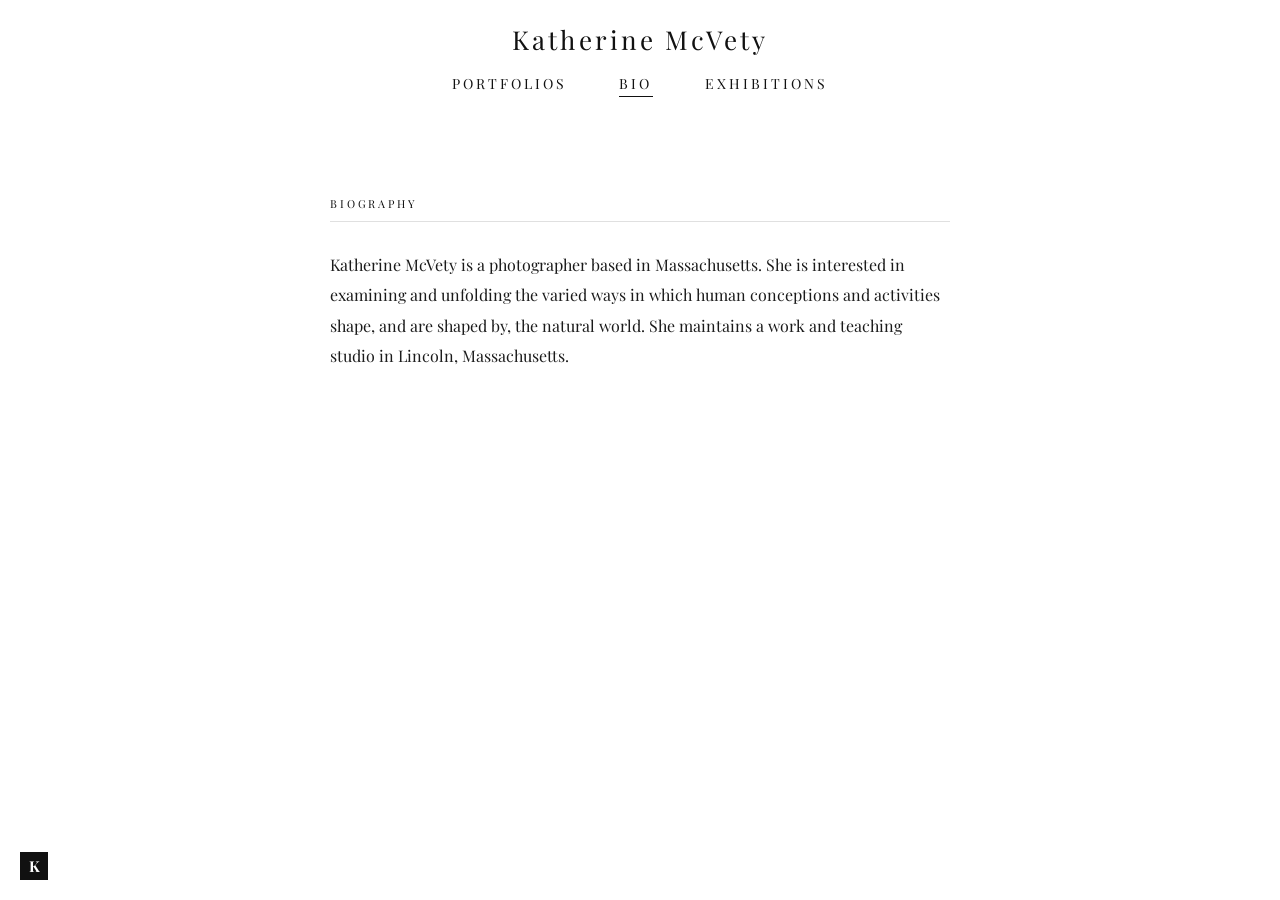
==== bio/index.html @ 4f01858c "Add files via upload" ====
<!DOCTYPE html>
<html lang="en">
<head>
  <meta charset="UTF-8" />
  <meta name="viewport" content="width=device-width, initial-scale=1.0" />
  <title>Bio — Katherine McVety</title>
  <link rel="preconnect" href="https://fonts.googleapis.com" />
  <link rel="preconnect" href="https://fonts.gstatic.com" crossorigin />
  <link href="https://fonts.googleapis.com/css2?family=Playfair+Display:wght@400;700&display=swap" rel="stylesheet" />
  <link rel="stylesheet" href="../css/style.css" />
  <link rel="icon" type="image/jpeg" href="../assets/favicon.jpg" />
</head>
<body class="page-body">

  <a href="/" class="logo" title="Katherine McVety"><span>K</span></a>

  <header class="site-header">
    <a href="/" class="site-title">Katherine McVety</a>
    <ul class="nav-links">
      <li><a href="/portfolios/">Portfolios</a></li>
      <li><a href="/bio/" class="active">Bio</a></li>
      <li><a href="../exhibitions.pdf" target="_blank">Exhibitions</a></li>
    </ul>
  </header>

  <main class="portfolios-page page-content">
    <article class="bio-page">
      <h2>Biography</h2>
      <p>
        Katherine McVety is a photographer based in Massachusetts. She is interested in examining and unfolding the varied ways in which human conceptions and activities shape, and are shaped by, the natural world. She maintains a work and teaching studio in Lincoln, Massachusetts.
    </article>
  </main>

  <script src="../js/main.js"></script>
</body>
</html>
---- css/style.css ----
/* Katherine McVety — stylesheet */

/* base */

*, *::before, *::after {
  box-sizing: border-box;
  margin: 0;
  padding: 0;
}

html {
  font-size: 125%;
  height: 100%;
  overflow-y: scroll; /* keeps nav width stable between pages */
}

body {
  height: 100%;
  background: #ffffff;
  color: #111111;
  font-family: 'Playfair Display', Georgia, serif;
  -webkit-font-smoothing: antialiased;
}


/* logo (bottom-left K square) */

.logo {
  position: fixed;
  bottom: 20px;
  left: 20px;
  width: 28px;
  height: 28px;
  background: #111111;
  display: flex;
  align-items: center;
  justify-content: center;
  text-decoration: none;
  z-index: 100;
}

.logo span {
  color: #ffffff;
  font-family: 'Playfair Display', Georgia, serif;
  font-size: 15px;
  font-weight: 700;
  line-height: 1;
  user-select: none;
}


/* nav header — fixed, same on every page */

.site-header {
  position: fixed;
  top: 0;
  left: 0;
  right: 0;
  z-index: 50;
  display: flex;
  flex-direction: column;
  align-items: center;
  padding: 22px 60px 14px;
  background: #ffffff;
}

.site-header .site-title {
  font-size: 26px;
  font-weight: 400;
  letter-spacing: 0.12em;
  text-decoration: none;
  color: #111111;
  margin-bottom: 10px;
}

.site-header .nav-links {
  display: flex;
  gap: 52px;
  list-style: none;
}

.site-header .nav-links a {
  font-size: 14px;
  letter-spacing: 0.22em;
  text-transform: uppercase;
  text-decoration: none;
  color: #111111;
  padding-bottom: 2px;
}

.site-header .nav-links a:hover,
.site-header .nav-links a.active {
  border-bottom-color: #111111;
}


/* home page */

.index-page {
  overflow: hidden;
  height: 100vh;
  display: flex;
  flex-direction: column;
}

.index-content {
  margin-top: 88px;
  flex: 1;
  display: flex;
  flex-direction: column;
  align-items: center;
  justify-content: center;
}

.featured-photo {
  position: relative;
  display: flex;
  justify-content: center;
  align-items: center;
  width: 100%;
  min-height: 52vh;
  margin-bottom: 40px;
}

.featured-photo img {
  position: absolute;
  max-height: 52vh;
  max-width: 72vw;
  width: auto;
  height: auto;
  display: block;
  cursor: pointer;
}

.contact-line {
  font-size: 11px;
  letter-spacing: 0.22em;
  text-transform: uppercase;
  color: #111111;
  text-align: center;
  display: flex;
  flex-direction: column;
  align-items: center;
  gap: 6px;
}

.contact-line button {
  background: none;
  border: none;
  font-family: inherit;
  font-size: inherit;
  letter-spacing: inherit;
  text-transform: inherit;
  color: inherit;
  cursor: pointer;
  padding: 0;
}

.copy-confirm {
  font-size: 10px;
  letter-spacing: 0.1em;
  color: #cccccc;
  opacity: 0;
  transition: opacity 0.3s ease;
}

.copy-confirm.show {
  opacity: 1;
}


/* inner pages (portfolios, bio) */

.page-body {
  padding-top: 100px;
  min-height: 100vh;
}

.portfolios-page {
  padding: 48px 80px 100px;
}


/* portfolios */

.portfolio-section {
  margin-bottom: 72px;
}

.portfolio-section h2 {
  font-size: 11px;
  font-weight: 400;
  letter-spacing: 0.26em;
  text-transform: uppercase;
  margin-bottom: 14px;
  color: #111111;
}

.portfolio-divider {
  border: none;
  border-top: 1px solid #e0e0e0;
  margin-bottom: 22px;
}

.portfolio-item.hidden {
  display: none;
}

.portfolio-grid {
  display: grid;
  grid-template-columns: repeat(5, 1fr);
  gap: 10px;
}

@media (max-width: 1100px) { .portfolio-grid { grid-template-columns: repeat(4, 1fr); } }
@media (max-width: 860px)  { .portfolio-grid { grid-template-columns: repeat(3, 1fr); } }
@media (max-width: 580px)  { .portfolio-grid { grid-template-columns: repeat(2, 1fr); } }
@media (max-width: 380px)  { .portfolio-grid { grid-template-columns: 1fr; } }

.portfolio-item {
  display: block;
  cursor: pointer;
  width: 100%;
}

/* placeholder shown before the image loads */
.portfolio-item::before {
  content: '';
  display: block;
  width: 100%;
  padding-top: 75%; /* 4:3 aspect ratio placeholder */
  background: #f0f0f0;
  background-image: linear-gradient(90deg, #f0f0f0 25%, #e4e4e4 50%, #f0f0f0 75%);
  background-size: 200% 100%;
  animation: shimmer 1.4s infinite;
}

@keyframes shimmer {
  from { background-position: 200% 0; }
  to   { background-position: -200% 0; }
}

/* once the image loads, hide the placeholder */
.portfolio-item.loaded::before {
  display: none;
}

.portfolio-item img {
  display: none; /* hidden until loaded */
  width: 100%;
  height: auto;
  transition: opacity 0.2s ease;
}

.portfolio-item.loaded img {
  display: block;
}

.portfolio-item:hover img {
  opacity: 0.82;
}

.expand-btn {
  display: block;
  margin: 10px auto 0;
  background: none;
  border: none;
  cursor: pointer;
  font-family: 'Playfair Display', Georgia, serif;
  font-size: 10px;
  letter-spacing: 0.22em;
  text-transform: uppercase;
  color: #888888;
  padding: 0;
  transition: color 0.2s ease;
}

.expand-btn:hover {
  color: #111111;
}


/* animated underline — used on nav links, contact button, expand button */
/* the underline starts at 0 width in the center and slides outward on hover */

.site-header .nav-links a,
.contact-line button,
.expand-btn {
  position: relative;
  border-bottom: none;
}

.site-header .nav-links a::after,
.contact-line button::after {
  content: '';
  position: absolute;
  bottom: -2px;
  left: 50%;
  width: 0;
  height: 1px;
  background: #111111;
  transition: width 0.25s ease, left 0.25s ease;
}

.expand-btn::after {
  content: '';
  position: absolute;
  bottom: -2px;
  left: 50%;
  width: 0;
  height: 1px;
  background: #111111;
  transition: width 0.25s ease, left 0.25s ease;
}

.site-header .nav-links a:hover::after,
.site-header .nav-links a.active::after,
.contact-line button:hover::after,
.expand-btn:hover::after {
  width: 100%;
  left: 0;
}


/* bio */

.bio-page {
  padding: 48px 0 100px;
  max-width: 620px;
  margin: 0 auto;
}

.bio-page h2 {
  font-size: 11px;
  font-weight: 400;
  letter-spacing: 0.26em;
  text-transform: uppercase;
  margin-bottom: 28px;
  padding-bottom: 10px;
  border-bottom: 1px solid #e0e0e0;
  color: #111111;
}

.bio-page p {
  font-size: 16px;
  line-height: 1.9;
  color: #1a1a1a;
  margin-bottom: 22px;
}


/* lightbox */

.lightbox {
  display: none;
  position: fixed;
  inset: 0;
  background: #ffffff;
  z-index: 1000;
  flex-direction: column;
  align-items: center;
  justify-content: center;
}

.lightbox.open {
  display: flex;
}

.lightbox-inner {
  display: flex;
  flex-direction: column;
  align-items: center;
}

.lightbox img {
  max-width: 84vw;
  max-height: 80vh;
  width: auto;
  height: auto;
  display: block;
}

.lightbox-caption {
  margin-top: 14px;
  font-size: 11px;
  letter-spacing: 0.22em;
  color: rgba(0, 0, 0, 0.9);
  text-align: center;
  pointer-events: none;
  min-height: 1.4em;
}

.lightbox-close {
  position: absolute;
  top: 22px;
  right: 28px;
  color: rgba(0, 0, 0, 0.6);
  font-size: 26px;
  font-weight: 300;
  cursor: pointer;
  user-select: none;
  line-height: 1;
  transition: color 0.2s ease;
}

.lightbox-close:hover {
  color: #1f1f1f;
}

.lightbox-arrow {
  position: absolute;
  top: 50%;
  transform: translateY(-50%);
  background: none;
  border: none;
  color: rgba(0, 0, 0, 0.4);
  font-size: 32px;
  font-weight: 300;
  cursor: pointer;
  user-select: none;
  padding: 20px;
  line-height: 1;
  transition: color 0.2s ease;
}

.lightbox-arrow:hover { color: #1f1f1f; }
.lightbox-arrow.prev  { left: 12px; }
.lightbox-arrow.next  { right: 12px; }


/* mobile */

@media (max-width: 700px) {
  html { font-size: 100%; }

  .site-header {
    padding: 14px 20px 10px;
  }

  .site-header .site-title {
    font-size: 15px;
    margin-bottom: 7px;
  }

  .site-header .nav-links {
    gap: 28px;
  }

  .logo {
    bottom: 10px;
    left: 10px;
    width: 16px;
    height: 16px;
  }

  .logo span {
    font-size: 10px;
  }

  .page-body {
    padding-top: 80px;
  }

  .portfolios-page {
    padding: 28px 16px 60px;
  }

  .bio-page {
    padding: 28px 16px 60px;
    max-width: 100%;
  }

  .lightbox-arrow {
    font-size: 24px;
    padding: 12px;
  }
}
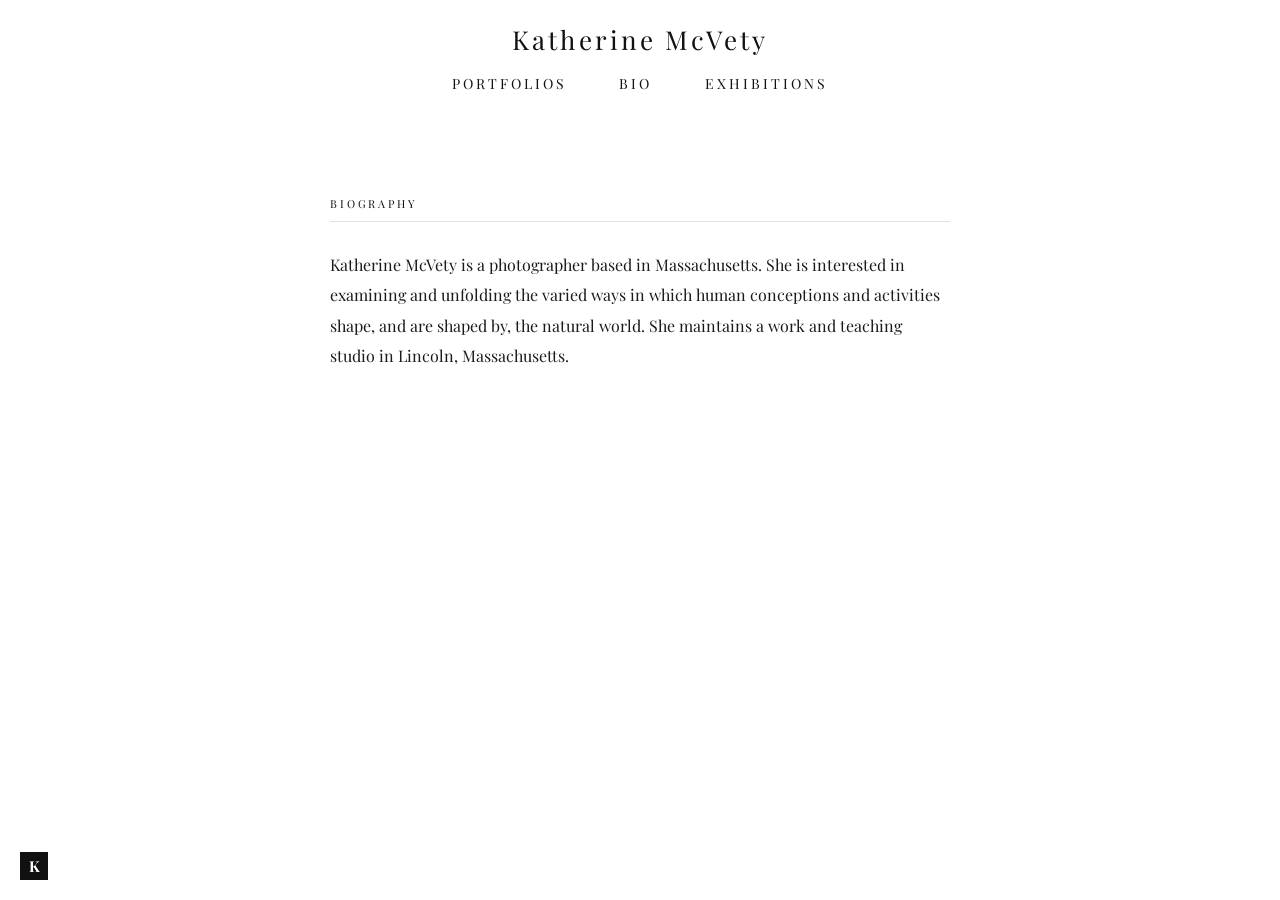
==== commit be9c5eb0: "Update index.html" ====
--- a/bio/index.html
+++ b/bio/index.html
@@ -12,14 +12,14 @@
 </head>
 <body class="page-body">
 
-  <a href="/" class="logo" title="Katherine McVety"><span>K</span></a>
+  <a href="#" class="logo" title="Katherine McVety"><span>K</span></a>
 
   <header class="site-header">
-    <a href="/" class="site-title">Katherine McVety</a>
+    <a href="#" class="site-title">Katherine McVety</a>
     <ul class="nav-links">
-      <li><a href="/portfolios/">Portfolios</a></li>
-      <li><a href="/bio/" class="active">Bio</a></li>
-      <li><a href="../exhibitions.pdf" target="_blank">Exhibitions</a></li>
+      <li><a href=portfolios/>Portfolios</a></li>
+      <li><a href="bio/">Bio</a></li>
+      <li><a href="exhibitions.pdf" target="_blank">Exhibitions</a></li>
     </ul>
   </header>
 
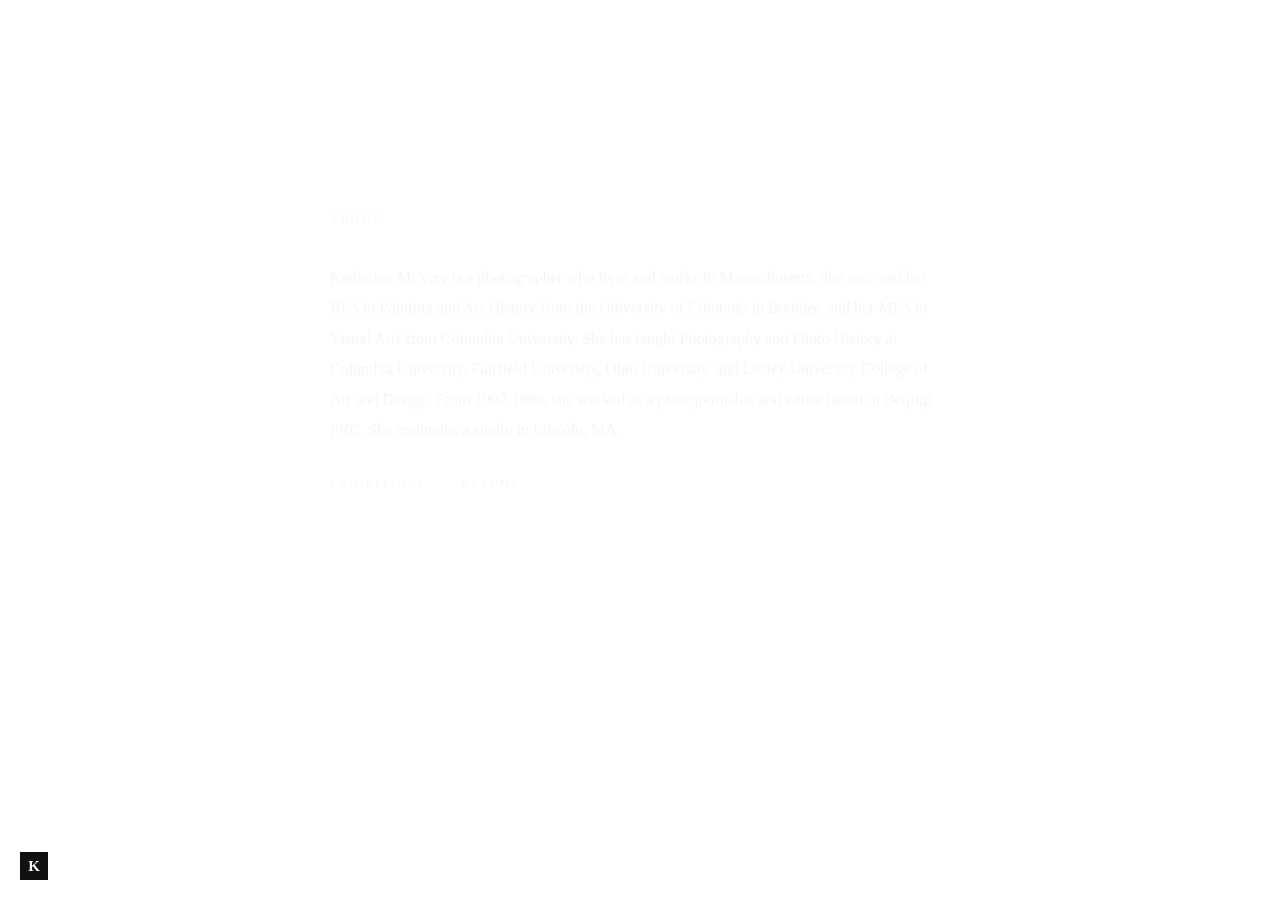
==== commit 90e0cdc4: "Add files via upload" ====
--- a/bio/index.html
+++ b/bio/index.html
@@ -2,35 +2,10 @@
 <html lang="en">
 <head>
   <meta charset="UTF-8" />
-  <meta name="viewport" content="width=device-width, initial-scale=1.0" />
-  <title>Bio — Katherine McVety</title>
-  <link rel="preconnect" href="https://fonts.googleapis.com" />
-  <link rel="preconnect" href="https://fonts.gstatic.com" crossorigin />
-  <link href="https://fonts.googleapis.com/css2?family=Playfair+Display:wght@400;700&display=swap" rel="stylesheet" />
-  <link rel="stylesheet" href="../css/style.css" />
-  <link rel="icon" type="image/jpeg" href="../assets/favicon.jpg" />
+  <meta http-equiv="refresh" content="0; url=../about/" />
+  <title>Redirecting…</title>
 </head>
-<body class="page-body">
-
-  <a href="#" class="logo" title="Katherine McVety"><span>K</span></a>
-
-  <header class="site-header">
-    <a href="#" class="site-title">Katherine McVety</a>
-    <ul class="nav-links">
-      <li><a href=portfolios/>Portfolios</a></li>
-      <li><a href="bio/">Bio</a></li>
-      <li><a href="exhibitions.pdf" target="_blank">Exhibitions</a></li>
-    </ul>
-  </header>
-
-  <main class="portfolios-page page-content">
-    <article class="bio-page">
-      <h2>Biography</h2>
-      <p>
-        Katherine McVety is a photographer based in Massachusetts. She is interested in examining and unfolding the varied ways in which human conceptions and activities shape, and are shaped by, the natural world. She maintains a work and teaching studio in Lincoln, Massachusetts.
-    </article>
-  </main>
-
-  <script src="../js/main.js"></script>
+<body>
+  <p><a href="../about/">Redirecting to About…</a></p>
 </body>
 </html>
